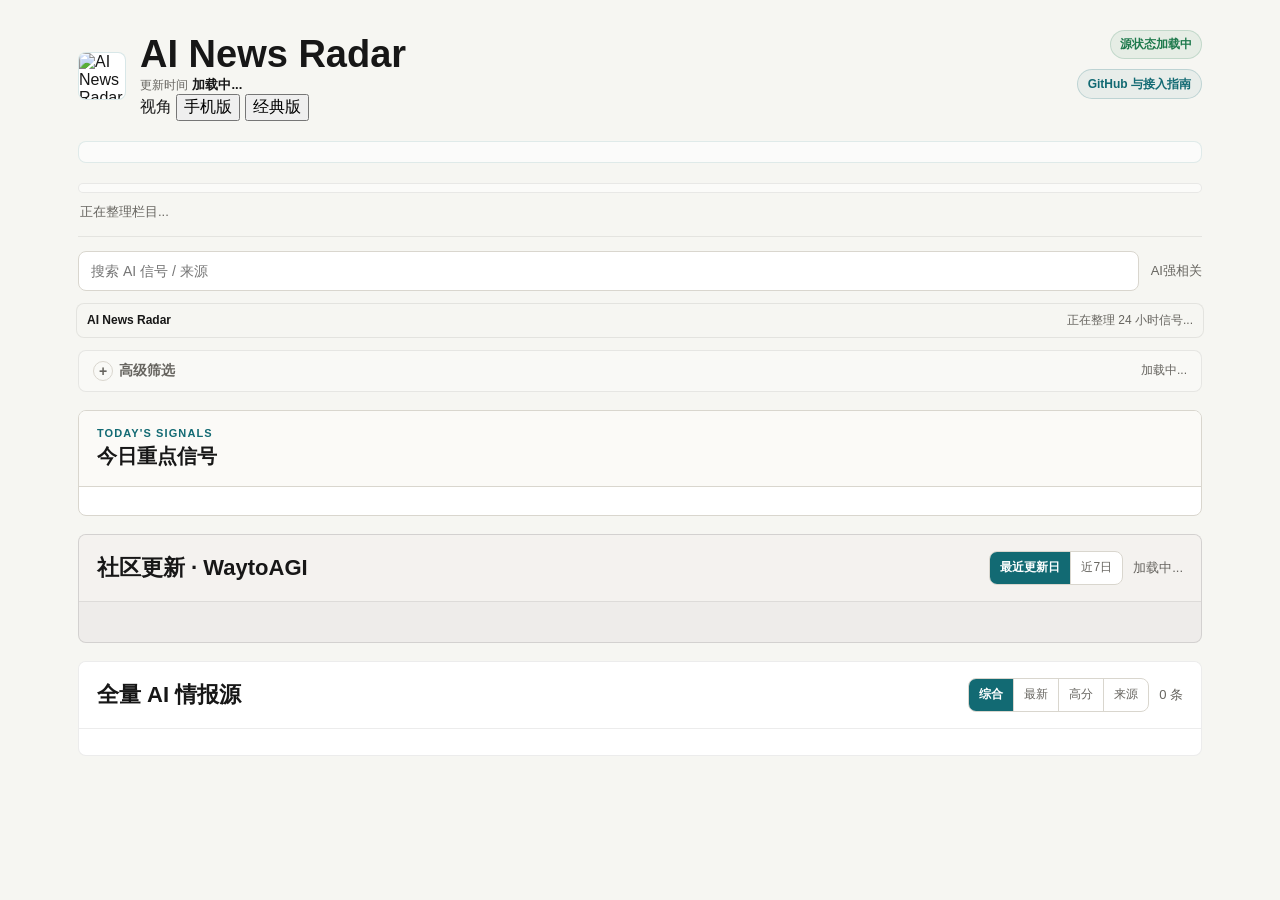
==== classic/index.html @ 6b14db34 "Load service status in classic view" ====
<!doctype html>
<html lang="zh-CN" data-radar-view="classic">
  <head>
    <meta charset="UTF-8" />
    <meta name="viewport" content="width=device-width, initial-scale=1.0" />
    <base href="../" />
    <title>AI News Radar｜24 小时 AI 更新雷达</title>
    <meta
      name="description"
      content="自动整理过去 24 小时值得看的 AI、模型和开发者工具更新；伯乐Skill（Scout Skill）帮你从一堆信源里选出千里马。"
    />
    <link rel="canonical" href="https://news.learnprompt.pro/classic/" />
    <meta property="og:title" content="AI News Radar｜24 小时 AI 更新雷达" />
    <meta
      property="og:description"
      content="自动整理过去 24 小时值得看的 AI、模型和开发者工具更新；伯乐Skill（Scout Skill）帮你从一堆信源里选出千里马。"
    />
    <meta property="og:type" content="website" />
    <meta property="og:url" content="https://news.learnprompt.pro/classic/" />
    <meta property="og:site_name" content="AI News Radar" />
    <meta name="application-name" content="AI News Radar" />
    <meta name="theme-color" content="#f6f6f2" />
    <meta name="mobile-web-app-capable" content="yes" />
    <meta name="apple-mobile-web-app-title" content="AI News Radar" />
    <meta name="apple-mobile-web-app-capable" content="yes" />
    <meta name="apple-mobile-web-app-status-bar-style" content="default" />
    <meta name="twitter:card" content="summary" />
    <meta name="twitter:title" content="AI News Radar｜24 小时 AI 更新雷达" />
    <meta
      name="twitter:description"
      content="自动整理过去 24 小时值得看的 AI、模型和开发者工具更新；伯乐Skill（Scout Skill）帮你从一堆信源里选出千里马。"
    />
    <link rel="icon" href="./assets/logo.svg" type="image/svg+xml" />
    <link rel="icon" href="./assets/icons/favicon-32.png" sizes="32x32" type="image/png" />
    <link rel="apple-touch-icon" href="./assets/icons/apple-touch-icon.png" sizes="180x180" />
    <link rel="manifest" href="./site.webmanifest" />
    <script src="./assets/view-mode.js?v=dual-view-0713c" data-root="../"></script>
    <link rel="stylesheet" href="./classic/assets/styles.css?v=ui-polish-0626a" />
    <link rel="stylesheet" href="./assets/view-switch.css?v=dual-view-0713b" />
  </head>
  <body>
    <main class="shell">
      <header class="hero">
        <div class="hero-main">
          <div class="hero-headline">
            <img class="hero-logo" src="./assets/logo.svg" alt="AI News Radar Logo" />
            <div>
              <h1>AI News Radar</h1>
              <div class="hero-updated hero-view-row">
                <span class="updated-label">更新时间</span>
                <span class="updated" id="updatedAt">加载中...</span>
                <div class="view-switch" role="group" aria-label="视角切换">
                  <span class="view-switch-label">视角</span>
                  <button class="view-switch-btn" type="button" data-radar-view-target="mobile">手机版</button>
                  <button class="view-switch-btn" type="button" data-radar-view-target="classic">经典版</button>
                </div>
              </div>
            </div>
          </div>
        </div>
        <div class="hero-meta">
          <span class="source-status-pill" id="sourceStatusPill">源状态加载中</span>
          <div class="hero-links" aria-label="项目入口">
            <a
              class="hero-link"
              href="https://github.com/LearnPrompt/ai-news-radar"
              target="_blank"
              rel="noopener noreferrer"
            >GitHub 与接入指南</a>
          </div>
        </div>

        <section class="stats" id="stats"></section>

        <section class="section-nav-wrap" aria-label="内容栏目">
          <div class="section-tabs" id="sectionTabs" role="tablist" aria-label="AI 新闻栏目"></div>
          <div class="section-summary" id="sectionSummary">正在整理栏目...</div>
        </section>
      </header>

      <section
        class="service-status-panel"
        id="serviceStatusPanel"
        aria-live="polite"
        hidden
      ></section>

      <section class="primary-controls">
        <input id="searchInput" type="search" placeholder="搜索 AI 信号 / 来源" />
        <div class="mode-hint" id="modeHint">AI强相关</div>
      </section>

      <div class="sticky-summary-bar" aria-label="当前视图摘要">
        <strong>AI News Radar</strong>
        <span id="stickySummaryText">正在整理 24 小时信号...</span>
      </div>

      <details class="advanced-panel">
          <summary>
            <span>高级筛选</span>
            <span class="advanced-summary" id="advancedSummary">加载中...</span>
          </summary>
          <div class="advanced-content">
            <div class="advanced-controls">
            <label class="field">
              <span>时间范围</span>
              <select id="timeRangeSelect" aria-label="时间范围">
                <option value="24h">过去 24 小时</option>
              </select>
            </label>
            <label class="field">
              <span>来源类型</span>
              <select id="sourceTypeSelect">
                <option value="">全部来源</option>
                <option value="official">官方 / 一手</option>
                <option value="media">精选媒体 / 日报</option>
                <option value="community">社区 / HN / Builders</option>
                <option value="rss">RSS / OPML</option>
                <option value="aggregate">聚合源</option>
                <option value="creator">自媒体</option>
                <option value="advanced">进阶源</option>
              </select>
            </label>
            <label class="field">
              <span>内容类型</span>
              <select id="sectionSelect"></select>
            </label>
            <label class="field">
              <span>信号等级</span>
              <select id="signalLevelSelect">
                <option value="">全部信号</option>
                <option value="high">高优先级</option>
                <option value="curated">精选 / 官方</option>
                <option value="multi">多源验证</option>
              </select>
            </label>
            <label class="field">
              <span>具体来源</span>
              <select id="siteSelect">
                <option value="">全部站点</option>
              </select>
            </label>
            <div class="field">
              <span>AI 相关度</span>
              <div class="mode-switch">
                <button id="modeAiBtn" class="mode-btn active" type="button">AI强相关</button>
                <button id="modeAllBtn" class="mode-btn" type="button">全量</button>
              </div>
            </div>
            <label id="allDedupeWrap" class="all-dedupe" for="allDedupeToggle">
              <input id="allDedupeToggle" type="checkbox" checked />
              <span class="all-dedupe-dot"></span>
              <span id="allDedupeLabel">去重开</span>
            </label>
          </div>
          <div class="data-source-indicator" id="dataSourceIndicator" hidden>
            <span id="dataSourceIndicatorText"></span>
            <button type="button" id="dataSourceResetBtn" class="data-source-reset-btn">恢复本地</button>
          </div>
          <div class="source-health" id="sourceHealth">源状态加载中...</div>
          <details class="source-detail-panel">
            <summary>查看源状态详情</summary>
            <div class="source-health-details" id="sourceHealthDetails"></div>
            <section class="coverage-strip" id="coverageStrip" aria-label="Source coverage status"></section>
            <section class="source-status-table" id="sourceStatusTable" aria-label="源状态详情"></section>
            <section class="site-pills" id="sitePills"></section>
            </details>
          </div>
      </details>

      <section class="bole-picks-wrap" aria-label="今日 Top 3" id="bolePicksWrap">
        <div class="bole-picks-head">
          <div>
            <p class="section-eyebrow">TODAY'S SIGNALS</p>
            <h2 id="topStoriesTitle">今日重点信号</h2>
          </div>
          <div class="bole-head-tools">
            <div class="bole-view-toggle" id="boleViewToggle" hidden>
              <button id="boleHotBtn" class="mode-btn" type="button">当前热点</button>
              <button id="boleTimelineBtn" class="mode-btn" type="button">时间线</button>
            </div>
            <span id="bolePicksMeta">按评分排序</span>
          </div>
        </div>
        <div id="bolePicksList" class="bole-board"></div>
      </section>

      <section class="waytoagi-wrap">
        <div class="waytoagi-head">
          <h2>社区更新 · WaytoAGI</h2>
          <div class="waytoagi-tools">
            <div class="waytoagi-switch">
              <button id="waytoagiTodayBtn" class="waytoagi-btn active" type="button">最近更新日</button>
              <button id="waytoagi7dBtn" class="waytoagi-btn" type="button">近7日</button>
            </div>
            <span id="waytoagiUpdatedAt">加载中...</span>
          </div>
        </div>
        <div id="waytoagiMeta" class="waytoagi-meta"></div>
        <div id="waytoagiList" class="waytoagi-list"></div>
      </section>

      <section class="list-wrap">
        <div class="list-head">
          <h2 id="listTitle">全量 AI 情报源</h2>
          <div class="list-head-tools">
            <div class="list-sort-tools" id="listSortTools" role="group" aria-label="全量列表排序">
              <button class="list-sort-btn active" type="button" data-sort="priority" title="综合来源权重、AI相关度、新鲜度与信号强度">综合</button>
              <button class="list-sort-btn" type="button" data-sort="latest" title="按发布时间或发现时间倒序">最新</button>
              <button class="list-sort-btn" type="button" data-sort="ai" title="按高相关度信号倒序">高分</button>
              <button class="list-sort-btn" type="button" data-sort="source" title="按来源聚合度整理">来源</button>
            </div>
            <span id="resultCount">0 条</span>
          </div>
        </div>
        <div id="newsList" class="news-list"></div>
      </section>

    </main>

    <template id="itemTpl">
      <article class="news-card">
        <a class="title" target="_blank" rel="noopener noreferrer"></a>
        <div class="meta-row">
          <span class="site"></span>
          <span class="category"></span>
          <span class="source"></span>
          <time class="time"></time>
        </div>
        <p class="news-summary"></p>
      </article>
    </template>

    <script src="https://cdn.jsdelivr.net/npm/gsap@3.13.0/dist/gsap.min.js" integrity="sha384-HOvlOYPIs/zjoIkWUGXkVmXsjr8GuZLV+Q+rcPwmJOVZVpvTSXQChiN4t9Euv9Vc" crossorigin="anonymous" defer></script>
    <script src="./assets/service-status.js?v=service-status-0724a" defer></script>
    <script src="./classic/assets/motion.js?v=ui-adjustment-0620a" defer></script>
    <script src="./classic/assets/app.js?v=ui-polish-0626a" defer></script>
  </body>
</html>
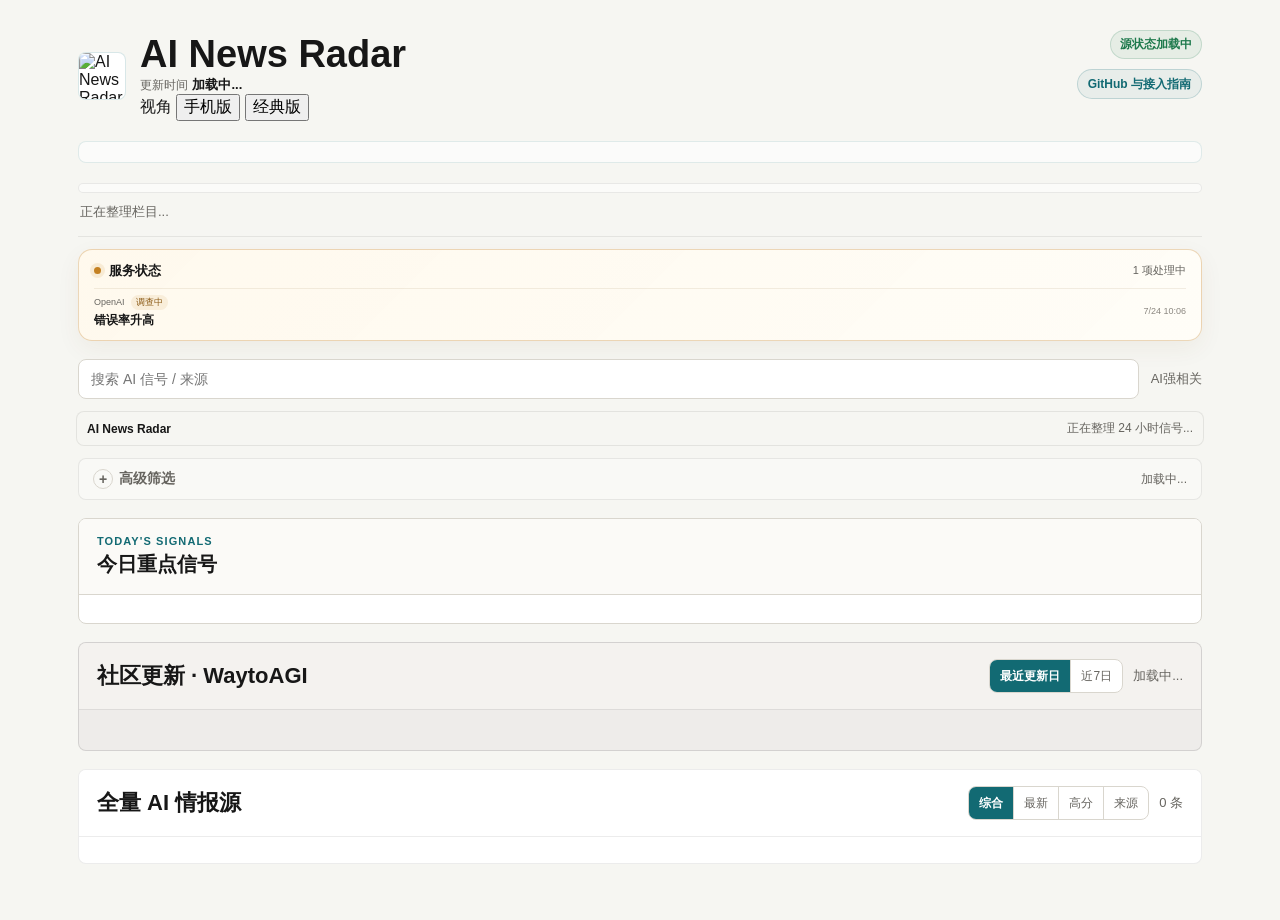
==== commit b27b1a38: "Point classic view to own deployment" ====
--- a/classic/index.html
+++ b/classic/index.html
@@ -9,14 +9,14 @@
       name="description"
       content="自动整理过去 24 小时值得看的 AI、模型和开发者工具更新；伯乐Skill（Scout Skill）帮你从一堆信源里选出千里马。"
     />
-    <link rel="canonical" href="https://news.learnprompt.pro/classic/" />
+    <link rel="canonical" href="https://1625517181-jpg.github.io/ai-news-radar/classic/" />
     <meta property="og:title" content="AI News Radar｜24 小时 AI 更新雷达" />
     <meta
       property="og:description"
       content="自动整理过去 24 小时值得看的 AI、模型和开发者工具更新；伯乐Skill（Scout Skill）帮你从一堆信源里选出千里马。"
     />
     <meta property="og:type" content="website" />
-    <meta property="og:url" content="https://news.learnprompt.pro/classic/" />
+    <meta property="og:url" content="https://1625517181-jpg.github.io/ai-news-radar/classic/" />
     <meta property="og:site_name" content="AI News Radar" />
     <meta name="application-name" content="AI News Radar" />
     <meta name="theme-color" content="#f6f6f2" />
@@ -63,7 +63,7 @@
           <div class="hero-links" aria-label="项目入口">
             <a
               class="hero-link"
-              href="https://github.com/LearnPrompt/ai-news-radar"
+              href="https://github.com/1625517181-jpg/ai-news-radar"
               target="_blank"
               rel="noopener noreferrer"
             >GitHub 与接入指南</a>
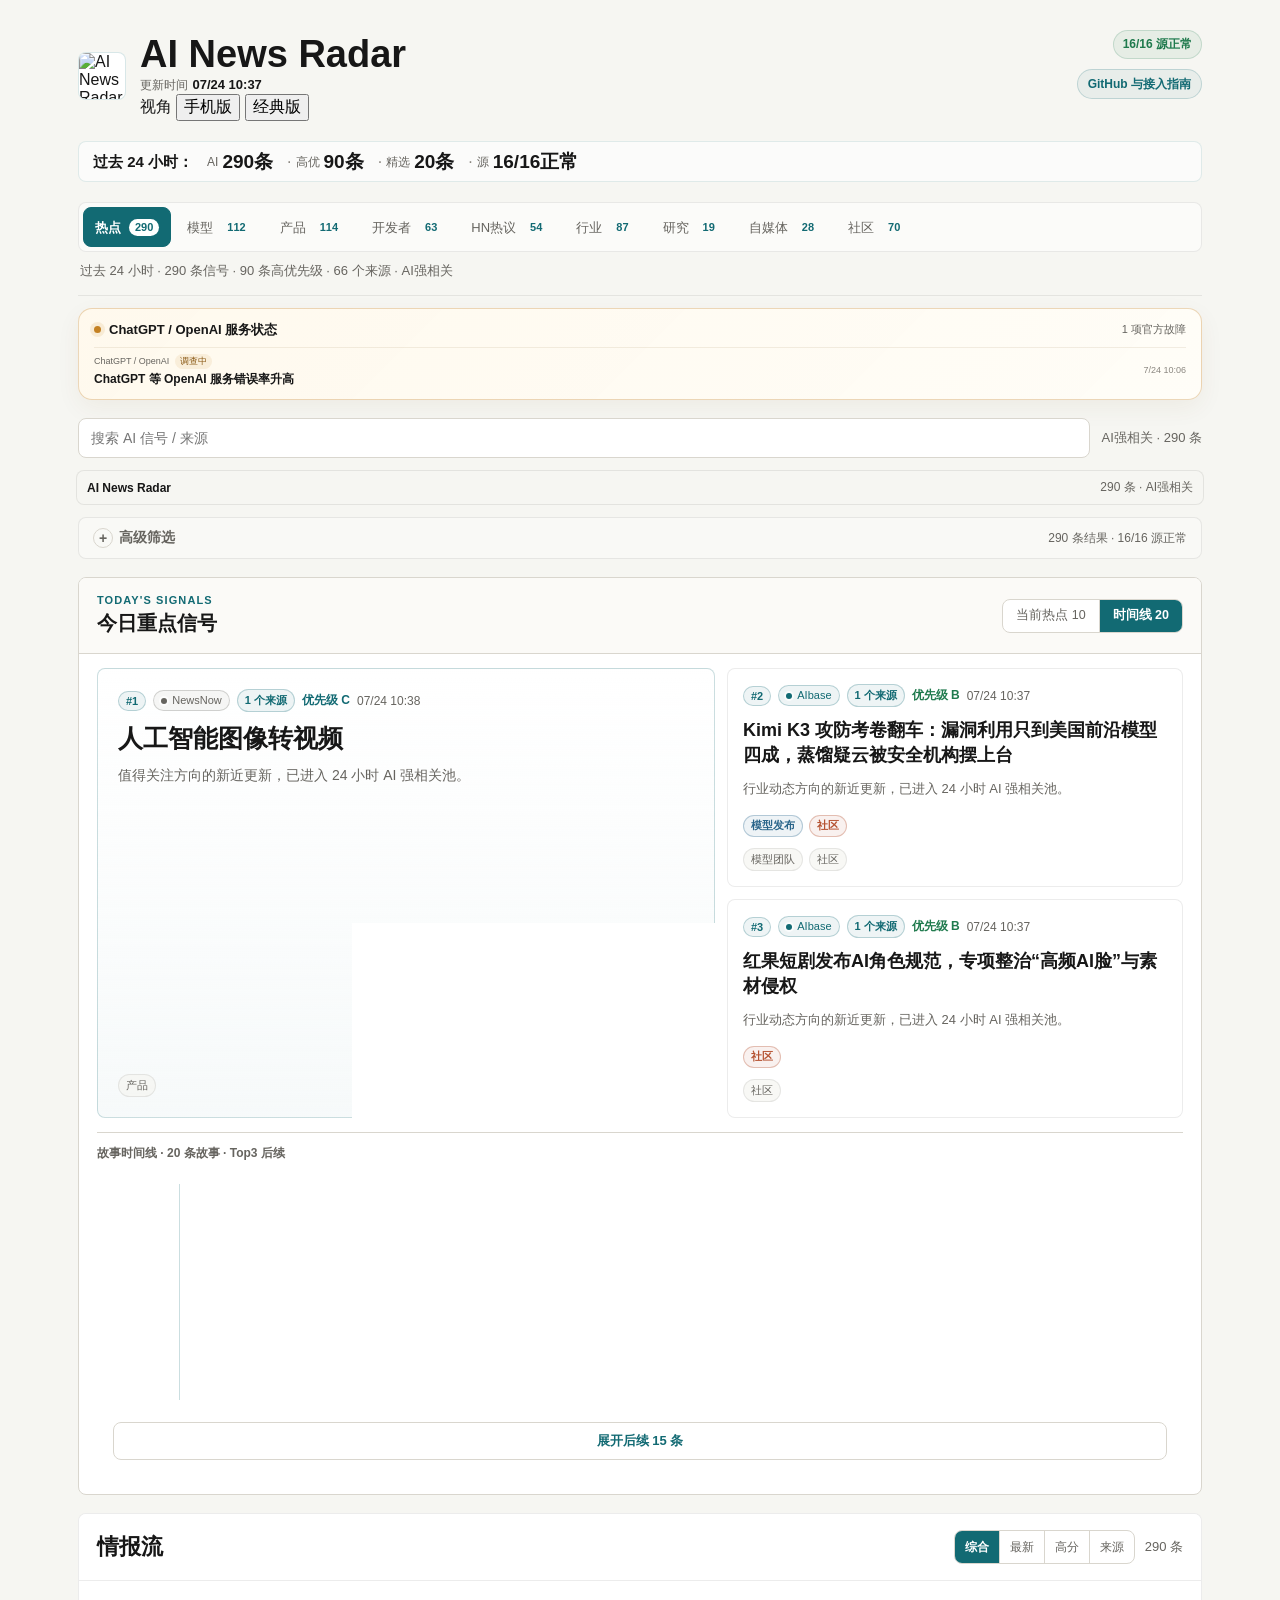
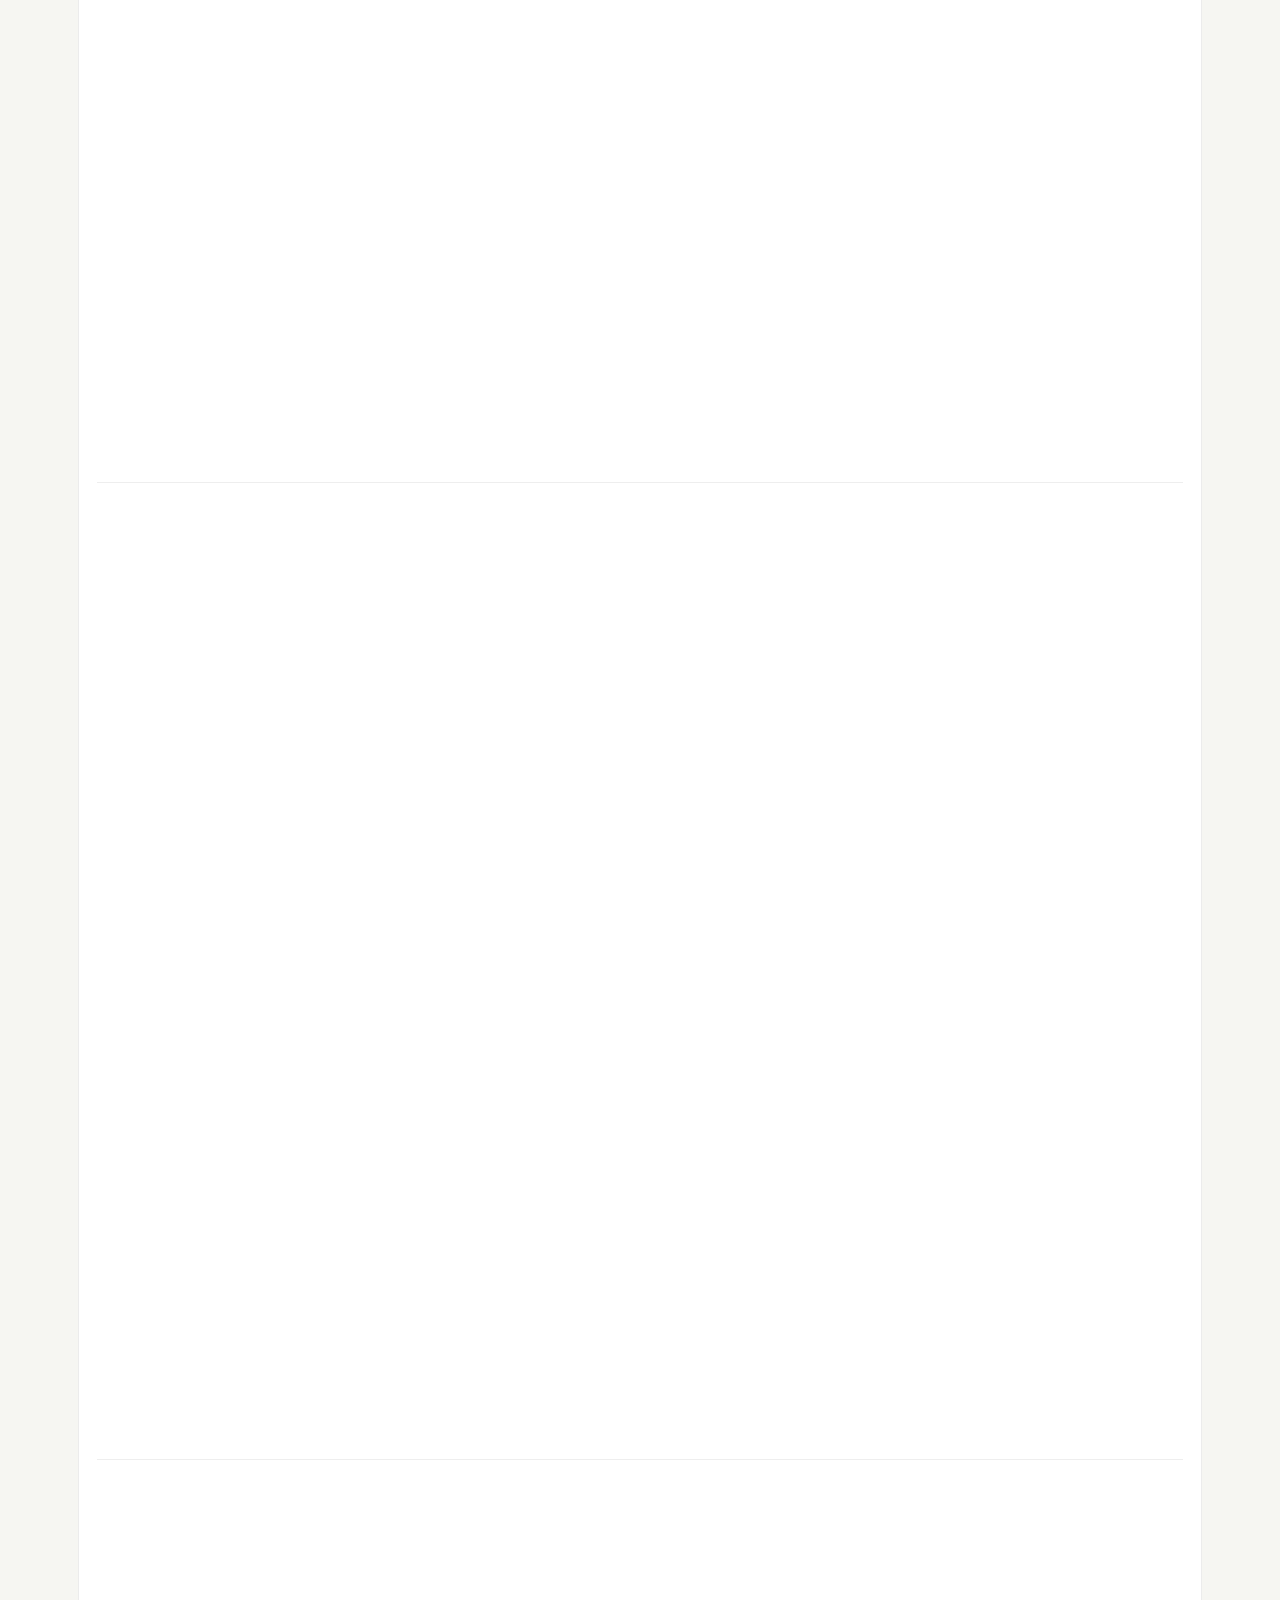
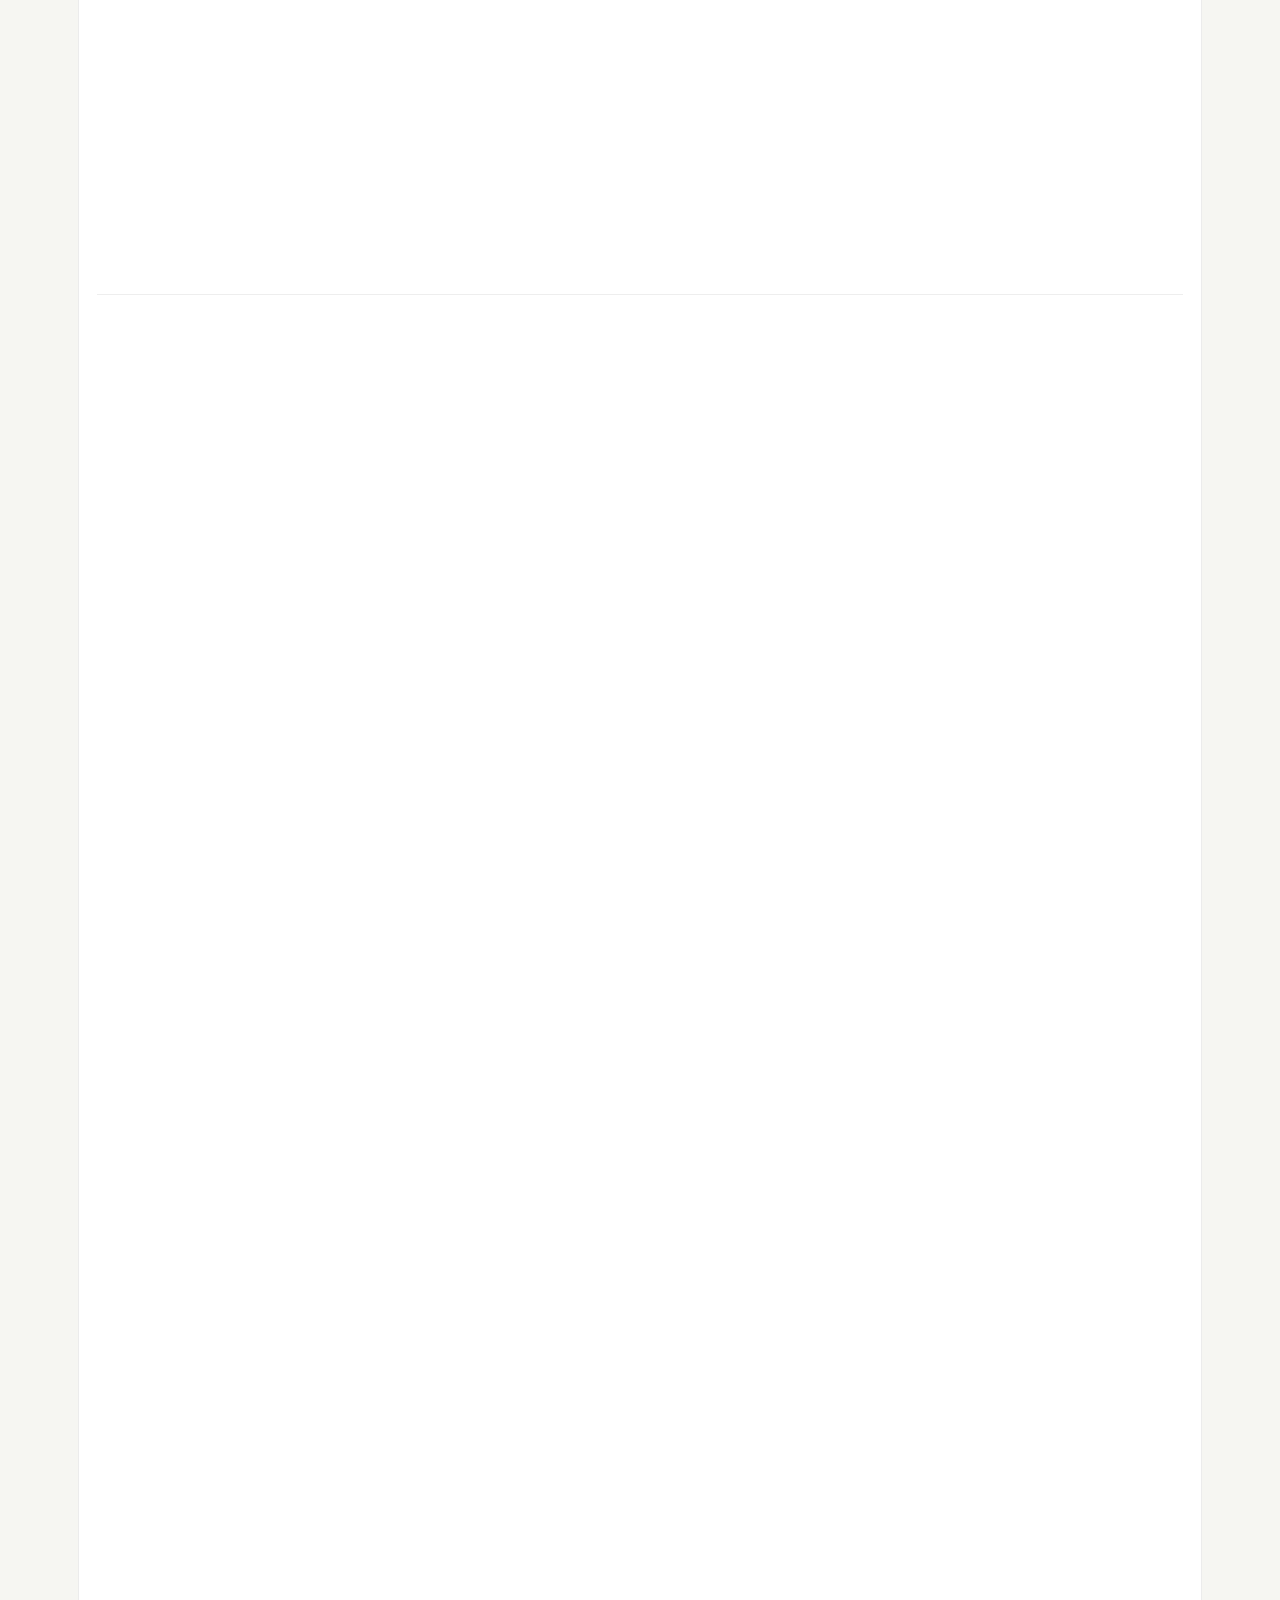
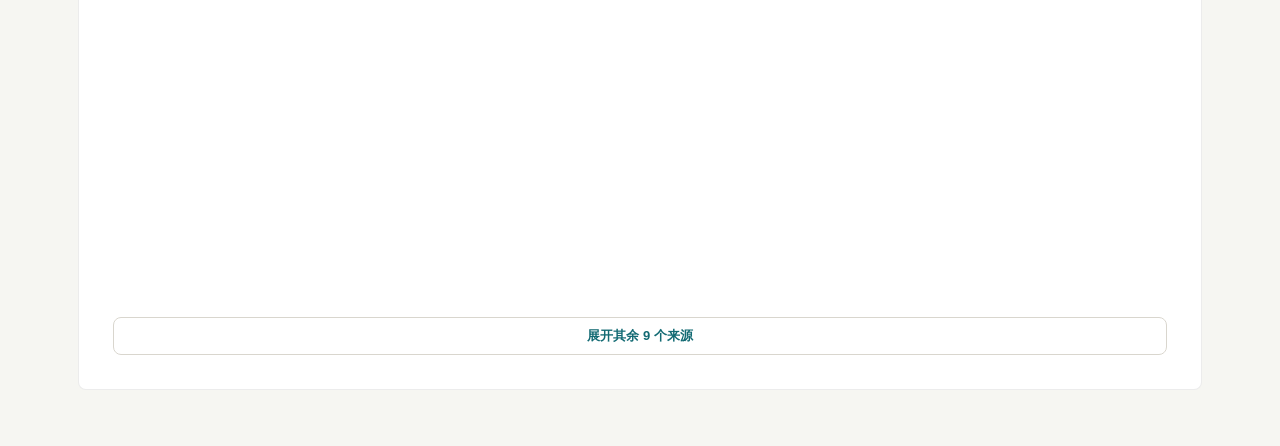
==== commit 9641df4b: "Fix ChatGPT alert in classic view" ====
--- a/classic/index.html
+++ b/classic/index.html
@@ -17,25 +17,32 @@
     />
     <meta property="og:type" content="website" />
     <meta property="og:url" content="https://1625517181-jpg.github.io/ai-news-radar/classic/" />
+    <meta property="og:image" content="https://1625517181-jpg.github.io/ai-news-radar/assets/og.jpg" />
+    <meta property="og:image:width" content="1200" />
+    <meta property="og:image:height" content="630" />
+    <meta property="og:image:alt" content="AI News Radar · 24H Signals · Auto Updated" />
     <meta property="og:site_name" content="AI News Radar" />
     <meta name="application-name" content="AI News Radar" />
     <meta name="theme-color" content="#f6f6f2" />
+    <meta name="color-scheme" content="light" />
+    <meta name="robots" content="index,follow" />
     <meta name="mobile-web-app-capable" content="yes" />
     <meta name="apple-mobile-web-app-title" content="AI News Radar" />
     <meta name="apple-mobile-web-app-capable" content="yes" />
     <meta name="apple-mobile-web-app-status-bar-style" content="default" />
-    <meta name="twitter:card" content="summary" />
+    <meta name="twitter:card" content="summary_large_image" />
     <meta name="twitter:title" content="AI News Radar｜24 小时 AI 更新雷达" />
     <meta
       name="twitter:description"
       content="自动整理过去 24 小时值得看的 AI、模型和开发者工具更新；伯乐Skill（Scout Skill）帮你从一堆信源里选出千里马。"
     />
+    <meta name="twitter:image" content="https://1625517181-jpg.github.io/ai-news-radar/assets/og.jpg" />
     <link rel="icon" href="./assets/logo.svg" type="image/svg+xml" />
     <link rel="icon" href="./assets/icons/favicon-32.png" sizes="32x32" type="image/png" />
     <link rel="apple-touch-icon" href="./assets/icons/apple-touch-icon.png" sizes="180x180" />
     <link rel="manifest" href="./site.webmanifest" />
     <script src="./assets/view-mode.js?v=dual-view-0713c" data-root="../"></script>
-    <link rel="stylesheet" href="./classic/assets/styles.css?v=ui-polish-0626a" />
+    <link rel="stylesheet" href="./classic/assets/styles.css?v=polish-0724b" />
     <link rel="stylesheet" href="./assets/view-switch.css?v=dual-view-0713b" />
   </head>
   <body>
@@ -48,7 +55,7 @@
               <h1>AI News Radar</h1>
               <div class="hero-updated hero-view-row">
                 <span class="updated-label">更新时间</span>
-                <span class="updated" id="updatedAt">加载中...</span>
+                <time class="updated" id="updatedAt">加载中...</time>
                 <div class="view-switch" role="group" aria-label="视角切换">
                   <span class="view-switch-label">视角</span>
                   <button class="view-switch-btn" type="button" data-radar-view-target="mobile">手机版</button>
@@ -86,7 +93,15 @@
       ></section>
 
       <section class="primary-controls">
-        <input id="searchInput" type="search" placeholder="搜索 AI 信号 / 来源" />
+        <input
+          id="searchInput"
+          type="search"
+          placeholder="搜索 AI 信号 / 来源"
+          aria-label="搜索 AI 信号或来源"
+          autocomplete="off"
+          enterkeyhint="search"
+          spellcheck="false"
+        />
         <div class="mode-hint" id="modeHint">AI强相关</div>
       </section>
 
@@ -231,9 +246,8 @@
       </article>
     </template>
 
-    <script src="https://cdn.jsdelivr.net/npm/gsap@3.13.0/dist/gsap.min.js" integrity="sha384-HOvlOYPIs/zjoIkWUGXkVmXsjr8GuZLV+Q+rcPwmJOVZVpvTSXQChiN4t9Euv9Vc" crossorigin="anonymous" defer></script>
-    <script src="./assets/service-status.js?v=service-status-0724a" defer></script>
-    <script src="./classic/assets/motion.js?v=ui-adjustment-0620a" defer></script>
-    <script src="./classic/assets/app.js?v=ui-polish-0626a" defer></script>
+    <script src="../assets/service-status.js?v=chatgpt-status-0724" defer></script>
+    <script src="./classic/assets/motion.js?v=polish-0724b" defer></script>
+    <script src="./classic/assets/app.js?v=polish-0724b" defer></script>
   </body>
 </html>
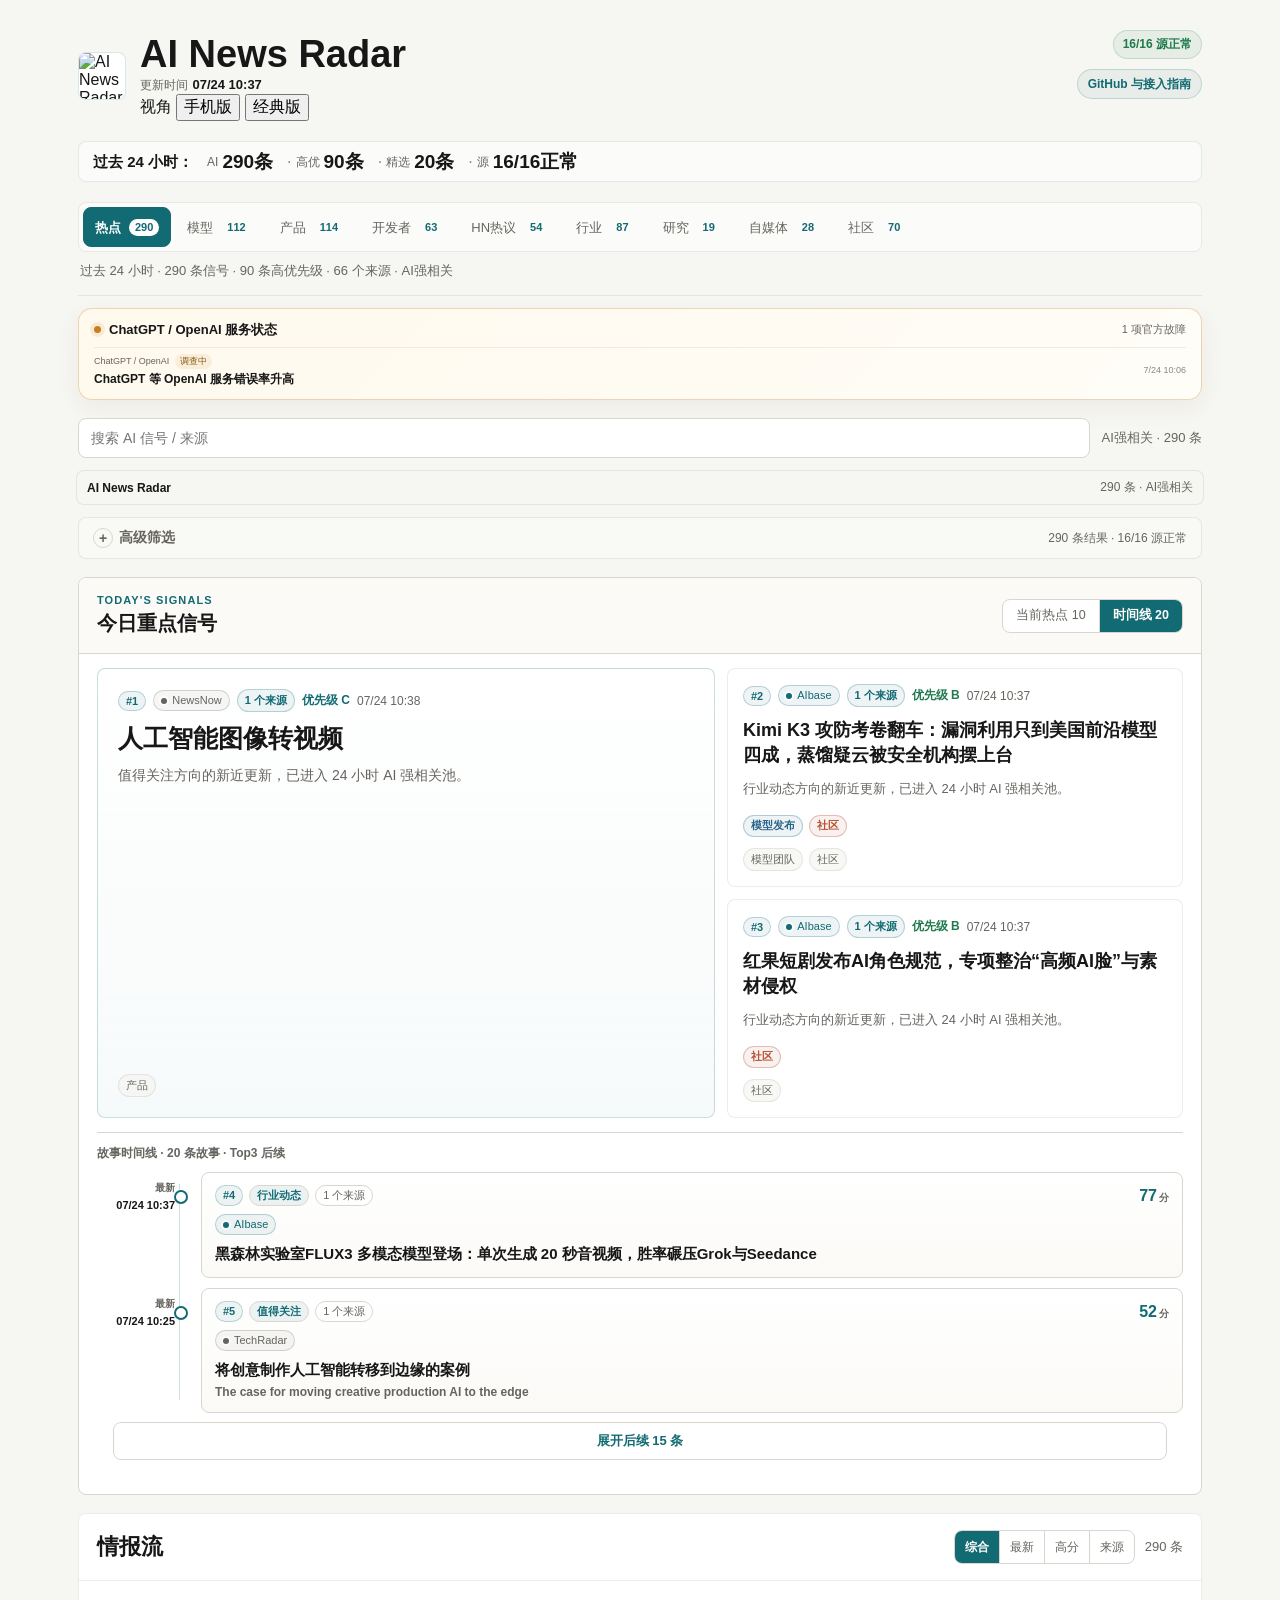
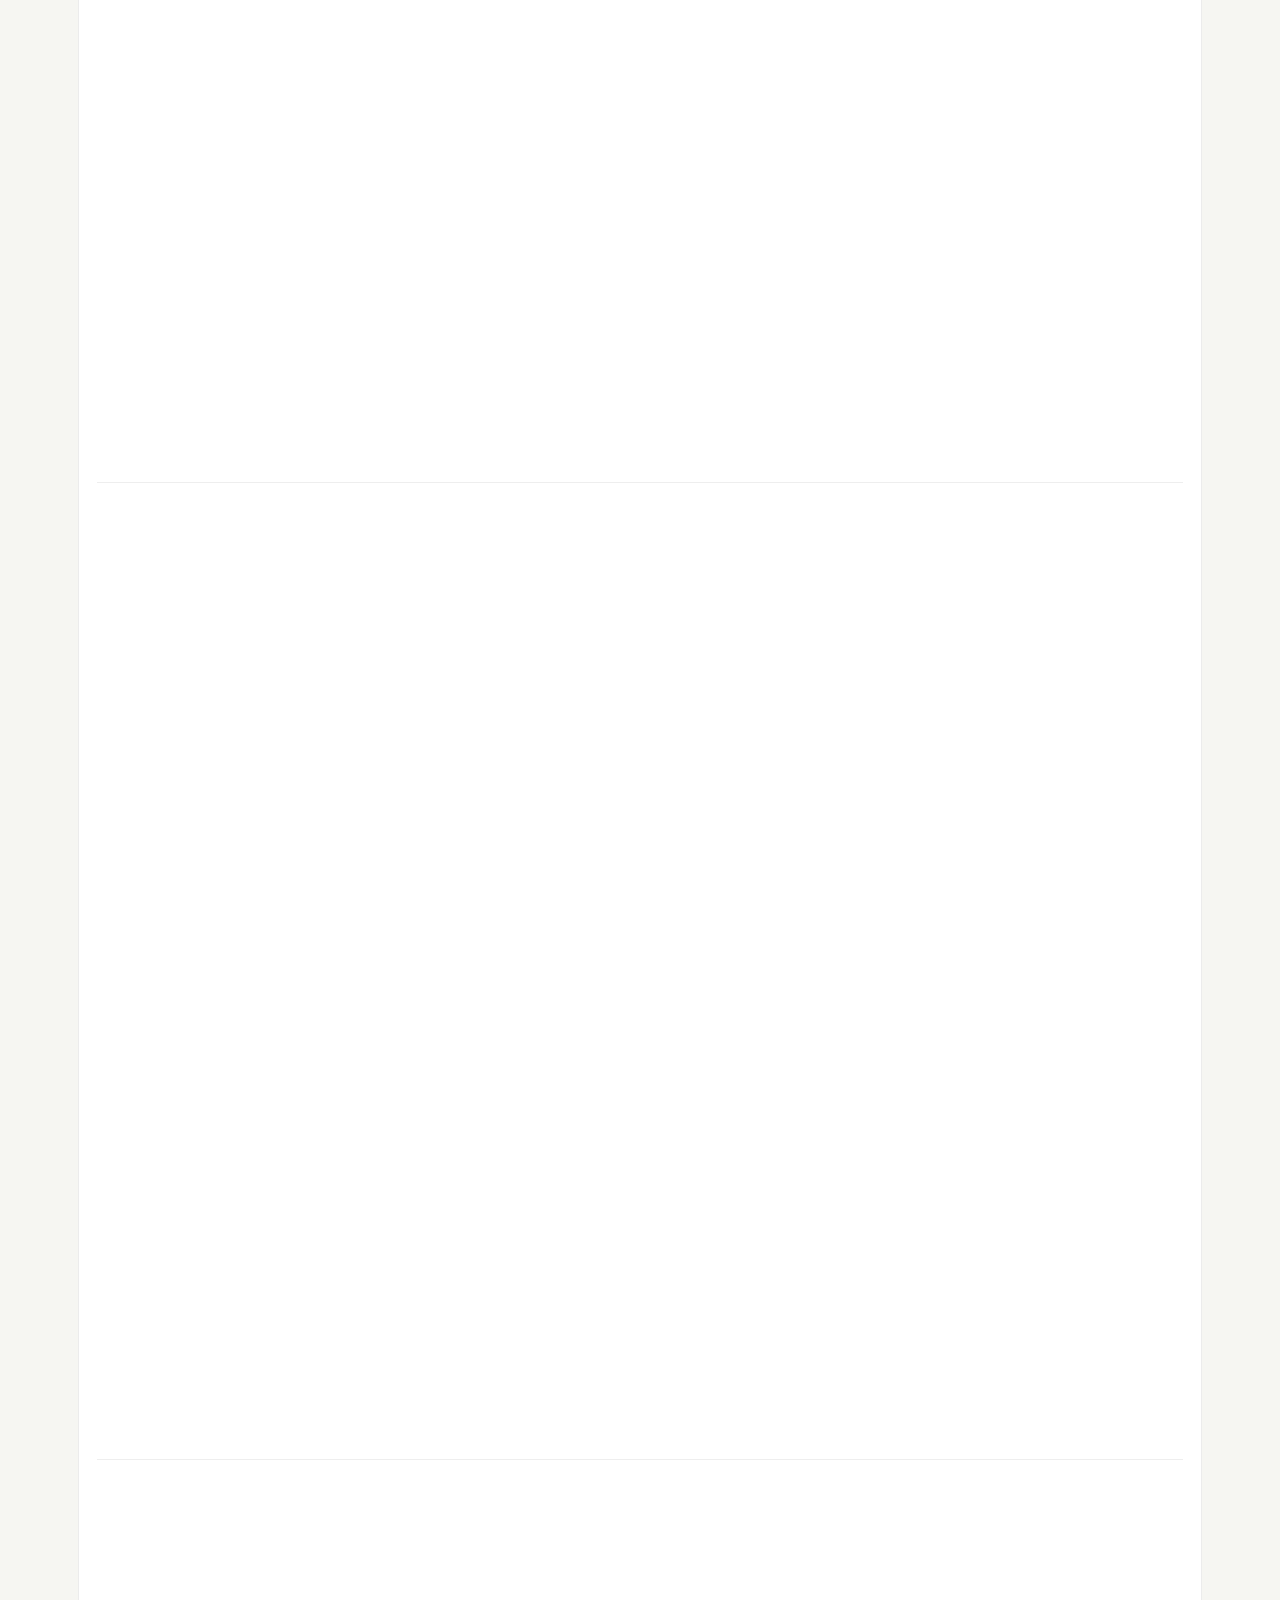
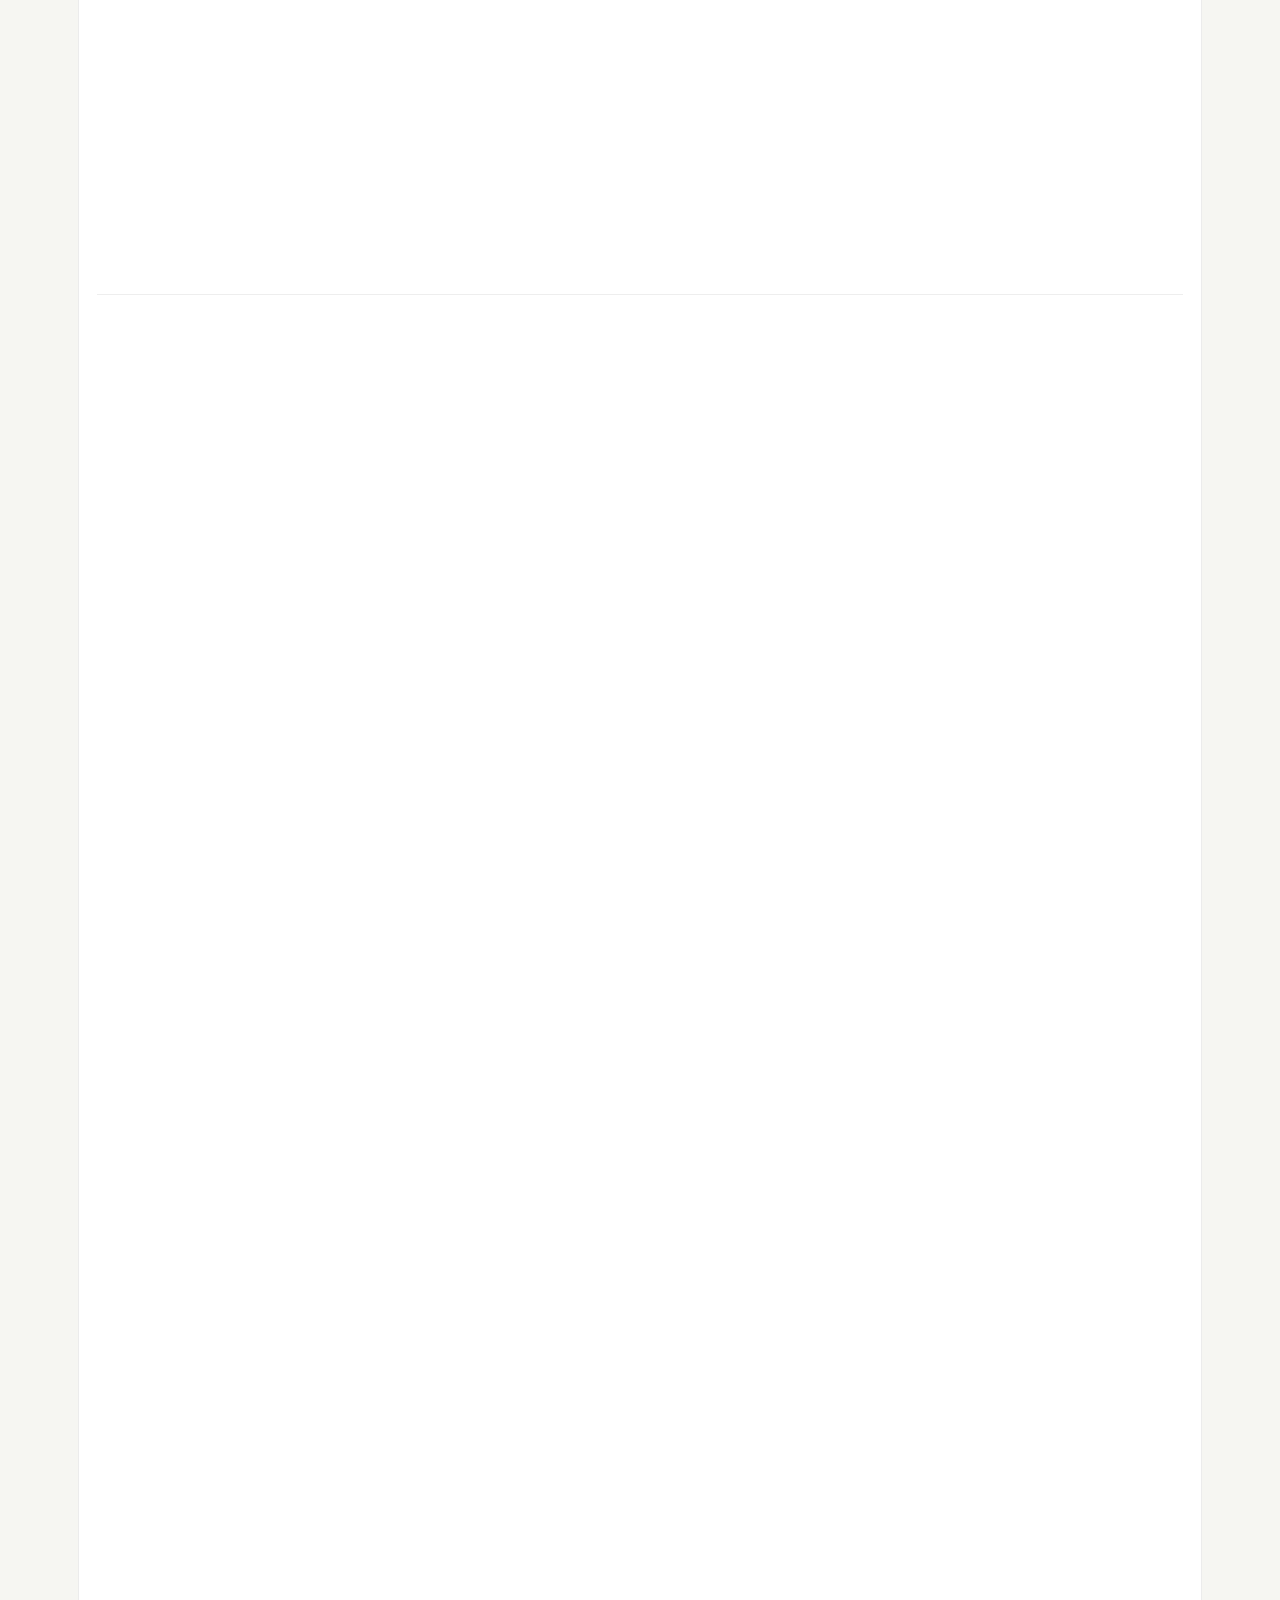
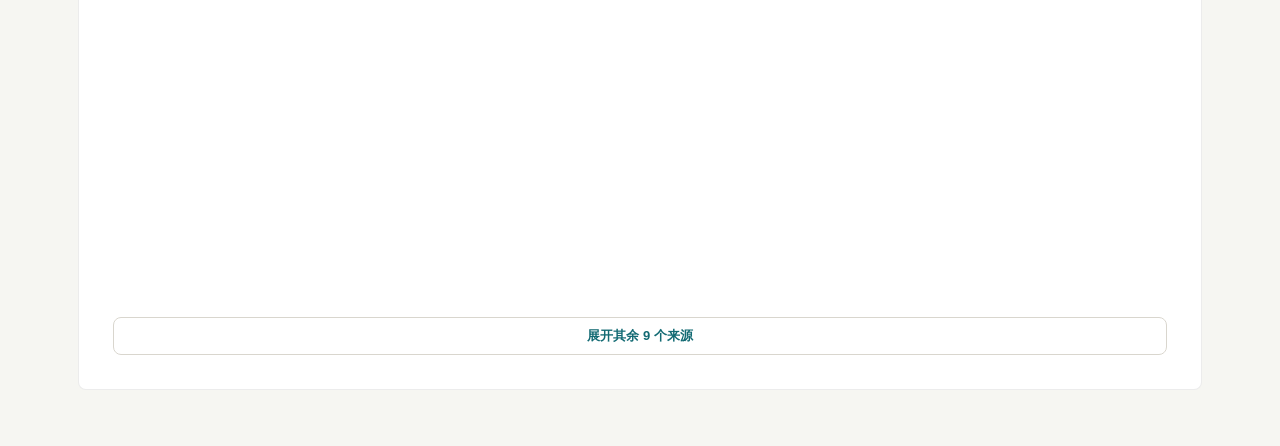
==== commit 4fd42b1f: "Correct classic service alert asset path" ====
--- a/classic/index.html
+++ b/classic/index.html
@@ -246,7 +246,7 @@
       </article>
     </template>
 
-    <script src="../assets/service-status.js?v=chatgpt-status-0724" defer></script>
+    <script src="./assets/service-status.js?v=chatgpt-status-0724" defer></script>
     <script src="./classic/assets/motion.js?v=polish-0724b" defer></script>
     <script src="./classic/assets/app.js?v=polish-0724b" defer></script>
   </body>
